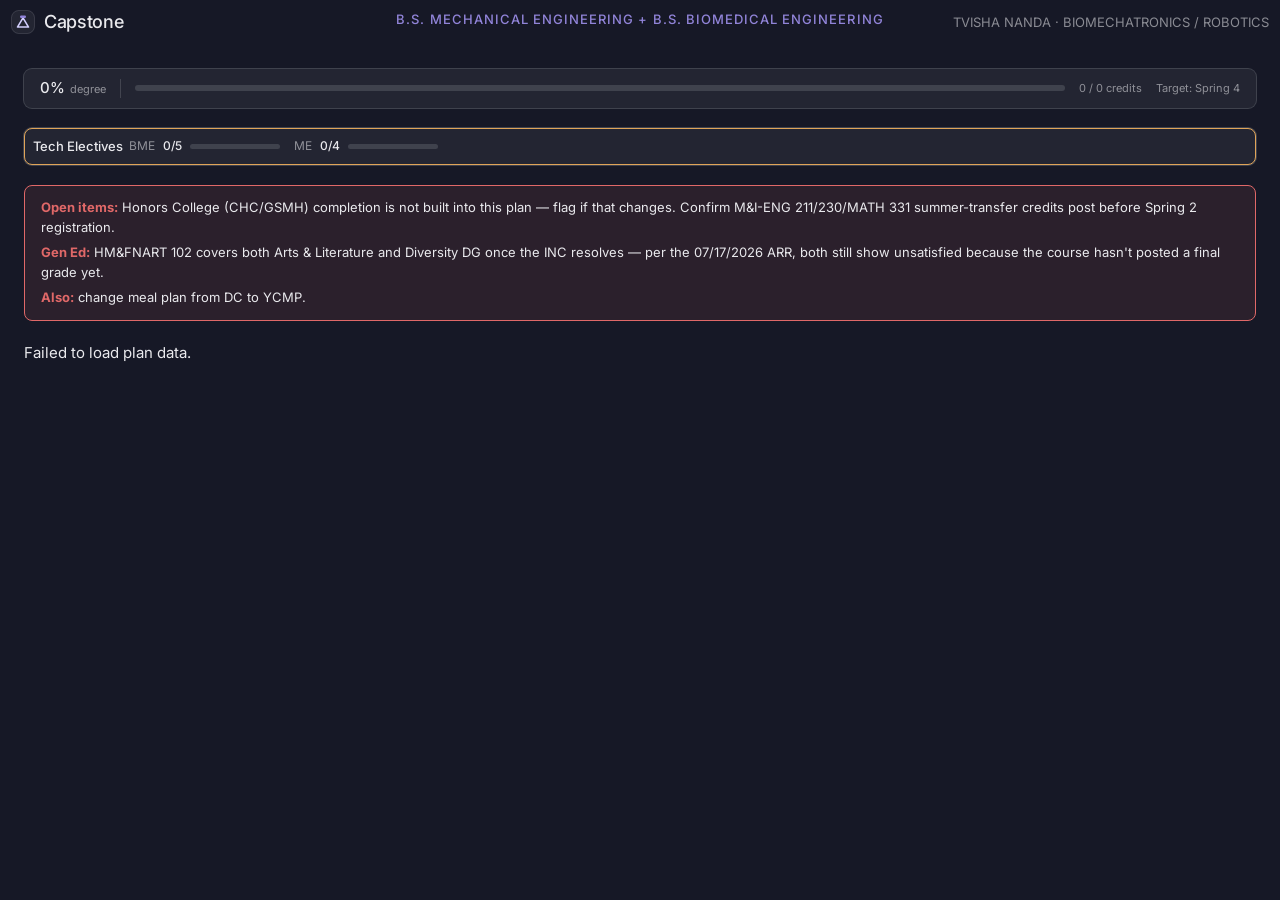
==== static/index.html @ b5fd68fb "Only count past/current-term electives; style Tech Electives amber, flag box red" ====
<!DOCTYPE html>
<html lang="en">
<head>
<meta charset="UTF-8" />
<meta name="viewport" content="width=device-width, initial-scale=1.0" />
<title>Capstone — BME + ME Flowsheet</title>
<link rel="stylesheet" href="nocturne.css" />
<style>
  body { margin: 0; }
  .page { max-width: 1400px; margin: 0 auto; padding: 24px; }
  .card.progress-card {
    display: flex !important; flex-direction: row !important; align-items: center; gap: 14px;
    margin-bottom: 20px; padding: 10px 16px;
  }
  .progress-pct {
    display: flex; align-items: baseline; gap: 5px;
    padding-right: 14px; border-right: 1px solid var(--color-divider);
    white-space: nowrap;
  }
  .progress-track {
    height: 6px; border-radius: 8px; overflow: hidden;
    background: var(--color-neutral-800); flex: 1;
  }
  .progress-fill { height: 100%; background: var(--color-accent); transition: width .4s ease; }
  .flag-box {
    border: 1px solid #e06868; border-radius: var(--radius-md);
    background: color-mix(in srgb, #e06868 10%, transparent);
    padding: 12px 16px; margin-bottom: 20px; font-size: 13px; line-height: 1.5;
  }
  .flag-box b { color: #e06868; }
  .grid {
    display: grid; grid-template-columns: repeat(auto-fill, minmax(205px, 1fr));
    gap: 12px; align-items: start;
  }
  .term-card { padding: 10px; }
  .term-head { display: flex; justify-content: space-between; align-items: baseline; gap: 8px; }
  .course-card {
    padding: 6px 8px; gap: 2px;
    background: color-mix(in srgb, var(--color-bg) 85%, black);
    border: 1px solid var(--color-divider);
  }
  .course-title.checked { color: var(--color-neutral-500); text-decoration: line-through; }
  .course-meta { display: flex; gap: 6px; align-items: center; font-size: 11px; }
  .nav {
    display: grid !important; grid-template-columns: 1fr auto 1fr;
    align-items: center;
  }
  .nav-degree {
    justify-self: center; margin: 0; color: var(--color-accent);
    font-size: 13px; white-space: nowrap;
  }
  .nav-student { justify-self: end; }
  .elective-card {
    display: flex !important; flex-direction: row !important; gap: 24px;
    margin-bottom: 20px; padding: 10px 16px; align-items: center; flex-wrap: wrap;
    border: 1px solid #e0a458;
    background: color-mix(in srgb, #e0a458 10%, transparent);
  }
  .elective-row { display: flex; align-items: center; gap: 8px; font-size: 12px; }
  .elective-track {
    width: 90px; height: 5px; border-radius: 8px; overflow: hidden;
    background: var(--color-neutral-800);
  }
  .elective-fill { height: 100%; background: var(--color-accent); }
  .elective-fill.over { background: var(--color-amber, #e0a458); }
</style>
</head>
<body>

<div class="noc-frame" style="min-height:100vh">
  <nav class="nav">
    <span class="nav-brand" style="display:flex;align-items:center;gap:9px">
      <svg width="24" height="24" viewBox="0 0 26 26">
        <rect x="0.5" y="0.5" width="25" height="25" rx="8" fill="var(--color-surface)" stroke="var(--color-divider)"></rect>
        <path d="M7 18.5 L13 8.5 L19 18.5 Z" fill="none" stroke="var(--color-accent-300)" stroke-width="1.7" stroke-linejoin="round" stroke-linecap="round"></path>
        <rect x="9.8" y="6" width="6.4" height="2.6" rx="1.1" fill="var(--color-accent)"></rect>
      </svg>
      <span style="letter-spacing:-0.02em">Capstone</span>
    </span>
    <h6 class="nav-degree">B.S. Mechanical Engineering + B.S. Biomedical Engineering</h6>
    <span class="text-muted nav-student" style="font-size:13px">TVISHA NANDA · BIOMECHATRONICS / ROBOTICS</span>
  </nav>

  <div class="page">
    <div class="card elev-sm progress-card">
      <div class="progress-pct">
        <span class="card-title" style="font-size:15px" id="progressPct">0%</span>
        <span class="text-muted" style="font-size:11px">degree</span>
      </div>
      <div class="progress-track"><div class="progress-fill" id="progressFill" style="width:0%"></div></div>
      <span class="text-muted" id="progressText" style="font-size:11px;white-space:nowrap">0 / 0 credits</span>
      <span class="text-muted" style="font-size:11px;white-space:nowrap">Target: Spring 4</span>
    </div>

    <div class="card elev-sm elective-card">
      <span class="card-title" style="font-size:13px">Tech Electives</span>
      <div class="elective-row">
        <span class="text-muted">BME</span>
        <span id="bmeElectiveText" style="font-weight:500">0/5</span>
        <div class="elective-track"><div class="elective-fill" id="bmeElectiveFill" style="width:0%"></div></div>
        <span class="text-muted" id="bmeElectiveCr"></span>
      </div>
      <div class="elective-row">
        <span class="text-muted">ME</span>
        <span id="meElectiveText" style="font-weight:500">0/4</span>
        <div class="elective-track"><div class="elective-fill" id="meElectiveFill" style="width:0%"></div></div>
        <span class="text-muted" id="meElectiveCr"></span>
      </div>
    </div>

    <div class="flag-box">
      <div><b>Open items:</b> Honors College (CHC/GSMH) completion is not built into this plan — flag if that changes. Confirm M&amp;I-ENG 211/230/MATH 331 summer-transfer credits post before Spring 2 registration.</div>
      <div style="margin-top:6px"><b>Gen Ed:</b> HM&amp;FNART 102 covers both Arts &amp; Literature and Diversity DG once the INC resolves — per the 07/17/2026 ARR, both still show unsatisfied because the course hasn't posted a final grade yet.</div>
      <div style="margin-top:6px"><b>Also:</b> change meal plan from DC to YCMP.</div>
    </div>

    <div class="grid" id="grid"></div>
  </div>
</div>

<script src="app.js"></script>
</body>
</html>
---- static/nocturne.css ----
/* Nocturne — design-system tokens and component classes. This file is the source of truth for the system's look; retune it here and see readme.md. */
@import url('https://fonts.googleapis.com/css2?family=Inter:wght@400;500;600;700&display=swap');

.noc-frame {
  --color-bg: #161826;
  --color-surface: #232532;
  --color-text: #e9e9ed;
  --color-accent: #9184d9; /* review round 7 (Barron): the accent moves to
     the product's blurple — OKLCH hue 289.2, the hue of the app's own Pro
     accent (#9a8fe0, --om-accent-pro) — at the same lightness the steel
     accent held (L 0.660, so the documented ratios survive) and chroma
     in the product blurple's own range (its token sits at C 0.118; the
     accent takes 0.125, from the old steel's 0.030):
     the accent now reads as an accent rather than another neutral. */
  --color-accent-2: #a7a1db; /* the machine-derived stand-in follows: same
     hue, same L 0.734, chroma at the same 2:3 proportion it held */
  --color-divider: color-mix(in srgb, #e9e9ed 16%, transparent);

  /* Tonal ramps — generated in OKLCH on one shared lightness scale, so the
     same step of any role matches the others in visual value. */
  --color-neutral-100: #f3f5fe;
  --color-neutral-200: #e4e7f5;
  --color-neutral-300: #cfd3e5;
  --color-neutral-400: #b2b6ca;
  --color-neutral-500: #9397ab;
  --color-neutral-600: #75798c;
  --color-neutral-700: #595d6c;
  --color-neutral-800: #3f424d;
  --color-neutral-900: #292b31;

  --color-accent-100: #f5f4ff;
  --color-accent-200: #e7e5fe;
  --color-accent-300: #d2cefd;
  --color-accent-400: #b5abfc;
  --color-accent-500: #968ae0;
  --color-accent-600: #796cbf;
  --color-accent-700: #5d5294;
  --color-accent-800: #423a6a;
  --color-accent-900: #2b2741;

  --color-accent-2-100: #f5f4ff;
  --color-accent-2-200: #e7e5fe;
  --color-accent-2-300: #d2cefd;
  --color-accent-2-400: #b5afe8;
  --color-accent-2-500: #9690c9;
  --color-accent-2-600: #7972a9;
  --color-accent-2-700: #5c5783;
  --color-accent-2-800: #423e5d;
  --color-accent-2-900: #2b293a;

  /* Deck section-divider ground — review round 3: saturation as presence.
     Dividers take a saturated deep indigo (hue 277, the neutral ramp's own
     family; C 0.094 — written when the accent held C 0.030, before the
     round-7 blurple raised it past the ground's) with a lighter bloom and
     a ghost tint of the same hue, while the slide grounds stay
     desaturated. Deck-scale fills only — not interface colors. */
  --color-section: #262a60;
  --color-section-glow: #353b80;
  --color-section-ghost: #4c5397;

  --font-heading: "Inter", system-ui, sans-serif;
  --font-heading-weight: 500;
  --font-body: "Inter", system-ui, sans-serif;

  --space-1: 2.8px;
  --space-2: 5.6px;
  --space-3: 8.4px;
  --space-4: 11.2px;
  --space-6: 16.8px;
  --space-8: 22.4px;

  --radius-sm: 4px;
  --radius-md: 8px;
  --radius-lg: 14px;

  /* Elevation — derived from the ground: soft ink-tinted shadows on a
     light theme, a hairline edge + ambient darkness on a dark one. */
  --shadow-sm: 0 0 0 1px #3f424d;
  --shadow-md: 0 0 0 1px #595d6c, 0 6px 18px rgba(0,0,0,0.55);
  --shadow-lg: 0 0 0 1px #9397ab, 0 16px 40px rgba(0,0,0,0.65);
}.noc-frame {
  background: var(--color-bg);
  color: var(--color-text);
  font-family: var(--font-body);
}.noc-frame h1, .noc-frame h2, .noc-frame h3, .noc-frame h4 { font-family: var(--font-heading); font-weight: var(--font-heading-weight); }.noc-frame .lighten {mix-blend-mode:lighten;background-color:transparent}.noc-frame /* ══════════════════════════════════════════════════════════════════════════
   Components — built with the tokens above. Plain CSS
   on plain HTML: no JavaScript, .noc-frame no build step. Each class is documented in
   readme.md and demonstrated in foundations/ and components/.
   ══════════════════════════════════════════════════════════════════════ */

*, .noc-frame *::before, .noc-frame *::after { box-sizing: border-box; }.noc-frame { margin: 0; font-size: 15px; line-height: 1.55; font-weight: 400; }.noc-frame h1, .noc-frame h2, .noc-frame h3, .noc-frame h4, .noc-frame h5, .noc-frame h6 {
  font-family: var(--font-heading); font-weight: var(--font-heading-weight);
  line-height: 1.12; letter-spacing: -0.015em; margin: 0 0 var(--space-2);
}.noc-frame h1 { font-size: 42px; }.noc-frame h2 { font-size: 32px; }.noc-frame h3 { font-size: 25px; }.noc-frame h4 { font-size: 20px; }.noc-frame h5 { font-size: 16px; }.noc-frame h6 { font-size: 13px; }.noc-frame h6 { letter-spacing: 0.08em; text-transform: uppercase; }.noc-frame p { margin: 0 0 var(--space-3); }.noc-frame a { color: var(--color-accent); text-underline-offset: 3px; }.noc-frame img { display: block; max-width: 100%; }.noc-frame figure { margin: 0; }.noc-frame figcaption {
  font-size: 11px; margin-top: var(--space-1);
  color: color-mix(in srgb, var(--color-text) 55%, transparent);
}.noc-frame .text-muted { color: color-mix(in srgb, var(--color-text) 55%, transparent); }.noc-frame :focus { outline: none; }.noc-frame :focus-visible { outline: 2px solid var(--color-accent); outline-offset: 2px; }.noc-frame ::selection { background: color-mix(in srgb, var(--color-accent) 30%, transparent); }.noc-frame /* — rules — */
/* Rules fade to transparent at both ends instead of stopping cleanly — a
   Nocturne signature. The ramp is 48px an end (one deck baseline unit), .noc-frame painted from the same divider token. Freestanding rules fade; box
   outlines, .noc-frame in-control separators, .noc-frame and short accent marks stay solid. */
.hr {
  height: 1px; border: 0; margin: var(--space-4) 0;
  background: linear-gradient(to right,
    transparent, var(--color-divider) 48px,
    var(--color-divider) calc(100% - 48px), transparent);
}.noc-frame /* — buttons — */
.btn {
  display: inline-flex; align-items: center; justify-content: center; gap: 6px;
  cursor: pointer; text-decoration: none;
  font-family: var(--font-heading); font-weight: var(--font-heading-weight);
  font-size: 14px; line-height: 1.2; color: var(--color-text); /* matches the .input's 14px —
     the pair sits side by side in sign-up rows */
  background: transparent; border: 1px solid transparent;
  padding: var(--space-2) calc(var(--space-3) * 1.2);
  border-radius: var(--radius-md);
}.noc-frame .btn svg { display: block; }.noc-frame .btn:disabled { opacity: 0.45; cursor: not-allowed; }.noc-frame .btn-primary { color: var(--color-accent); border-color: var(--color-accent); }.noc-frame .btn-primary:hover { background: color-mix(in srgb, var(--color-accent) 12%, transparent); }.noc-frame .btn-primary:active { background: color-mix(in srgb, var(--color-accent) 22%, transparent); }.noc-frame .btn-secondary { border-color: var(--color-divider); }.noc-frame .btn-secondary:hover { background: color-mix(in srgb, var(--color-text) 7%, transparent); }.noc-frame .btn-secondary:active { background: color-mix(in srgb, var(--color-text) 14%, transparent); }.noc-frame .btn-ghost { color: var(--color-accent); padding-inline: var(--space-1); }.noc-frame .btn-ghost:hover { background: color-mix(in srgb, var(--color-accent) 10%, transparent); }.noc-frame .btn-ghost:active { background: color-mix(in srgb, var(--color-accent) 18%, transparent); }.noc-frame .btn-icon { width: 36px; height: 36px; padding: 0; }.noc-frame .btn-block { width: 100%; margin-top: var(--space-2); }.noc-frame /* — forms — */
.field > label {
  display: block; font-size: 12px; margin-bottom: 5px;
  color: color-mix(in srgb, var(--color-text) 70%, transparent);
}.noc-frame .input {
  width: 100%; min-height: 36px; padding: 6px 10px; font: inherit;
  font-size: 14px; color: var(--color-text); caret-color: var(--color-accent);
  background: var(--color-surface);
  border: 1px solid var(--color-divider); border-radius: var(--radius-md);
}.noc-frame .input:hover { border-color: color-mix(in srgb, var(--color-text) 45%, transparent); }.noc-frame .input:focus-visible { border-color: var(--color-accent); outline-offset: 0; }.noc-frame textarea.input { min-height: 90px; resize: vertical; }.noc-frame .radio { display: inline-flex; align-items: center; gap: 8px; cursor: pointer; font-size: 14px; }.noc-frame .radio input, .noc-frame .seg-opt input {
  position: absolute; opacity: 0; width: 0; height: 0; pointer-events: none;
}.noc-frame .radio .dot {
  width: 16px; height: 16px; flex: none; border-radius: 50%;
  border: 1.5px solid var(--color-divider);
}.noc-frame .radio:hover .dot { border-color: var(--color-accent); }.noc-frame .radio input:checked + .dot {
  border-color: var(--color-accent); background: var(--color-accent);
  box-shadow: inset 0 0 0 4px var(--color-bg);
}.noc-frame .radio input:focus-visible + .dot { outline: 2px solid var(--color-accent); outline-offset: 2px; }.noc-frame .seg {
  display: inline-flex; overflow: hidden;
  border: 1px solid var(--color-divider); border-radius: var(--radius-md);
}.noc-frame .seg-opt {
  display: inline-flex; align-items: center; gap: 6px;
  padding: 7px 12px; font-size: 13px; cursor: pointer;
}.noc-frame .seg-opt + .seg-opt { border-left: 1px solid var(--color-divider); }.noc-frame .seg-opt:has(input:checked) { color: var(--color-accent); box-shadow: inset 0 0 0 1px var(--color-accent); }.noc-frame .seg-opt:not(:has(input:checked)):hover { background: color-mix(in srgb, var(--color-text) 7%, transparent); }.noc-frame .seg-opt:has(input:focus-visible) { outline: 2px solid var(--color-accent); outline-offset: -2px; }.noc-frame /* — cards — */
.card {
  display: flex; flex-direction: column; gap: var(--space-2);
  padding: var(--space-3); border-radius: var(--radius-md); background: var(--color-surface);
}.noc-frame .card-kicker { font-size: 10px; letter-spacing: 0.1em; text-transform: uppercase; color: var(--color-accent); }.noc-frame .card-title {
  font-family: var(--font-heading); font-weight: var(--font-heading-weight);
  font-size: 17px; line-height: 1.2;
}.noc-frame .card-body { margin: 0; font-size: 13px; opacity: 0.8; flex: 1; }.noc-frame .card-meta {
  display: flex; align-items: center; gap: 6px; font-size: 11px;
  color: color-mix(in srgb, var(--color-text) 50%, transparent);
}.noc-frame .elev-sm { box-shadow: var(--shadow-sm); }.noc-frame .elev-md { box-shadow: var(--shadow-md); }.noc-frame .elev-lg { box-shadow: var(--shadow-lg); }.noc-frame /* — tags — */
.tag {
  display: inline-flex; align-items: center; font-size: 11px;
  letter-spacing: 0.02em; padding: 3px 10px;
  border-radius: calc(var(--radius-md) * 0.75);
}.noc-frame .tag-accent { background: var(--color-accent-800); color: var(--color-accent-100); }.noc-frame .tag-accent-2 { background: var(--color-accent-2-800); color: var(--color-accent-2-100); }.noc-frame .tag-neutral { background: var(--color-neutral-800); color: var(--color-neutral-100); }.noc-frame .tag-outline { border: 1px solid var(--color-accent); color: var(--color-accent); }.noc-frame /* — navigation — */
.nav {
  display: flex; align-items: center; gap: var(--space-4);
  padding: var(--space-3) var(--space-4);
  border-bottom: none;
}.noc-frame .nav-brand {
  font-family: var(--font-heading); font-weight: var(--font-heading-weight);
  font-size: 18px; margin-right: auto;
}.noc-frame .nav a { color: inherit; text-decoration: none; font-size: 14px; }.noc-frame .nav a:hover, .noc-frame .nav a[aria-current='page'] { color: var(--color-accent); }.noc-frame /* — tables — */
.table { width: 100%; border-collapse: collapse; font-size: 14px; }.noc-frame .table th {
  text-align: left; font-size: 11px; letter-spacing: 0.08em; text-transform: uppercase;
  color: color-mix(in srgb, var(--color-text) 60%, transparent);
  padding: var(--space-2); border-bottom: 1px solid transparent; /* keeps layout; the row paints the fading rule */
}.noc-frame .table td {
  padding: var(--space-2);
  border-bottom: 1px solid transparent;
}.noc-frame /* Row rules as row-level strips so the end-fade spans the row, .noc-frame not each cell. */
.table thead tr {
  background: linear-gradient(to right,
    transparent, var(--color-divider) 48px,
    var(--color-divider) calc(100% - 48px), transparent) no-repeat bottom / 100% 1px;
}.noc-frame .table tbody tr {
  background: linear-gradient(to right,
    transparent, color-mix(in srgb, var(--color-text) 8%, transparent) 48px,
    color-mix(in srgb, var(--color-text) 8%, transparent) calc(100% - 48px), transparent) no-repeat bottom / 100% 1px;
}.noc-frame .table tbody tr:hover {
  /* the hover tint layers over the row rule, which keeps painting */
  background:
    linear-gradient(color-mix(in srgb, var(--color-text) 4%, transparent),
                    color-mix(in srgb, var(--color-text) 4%, transparent)) no-repeat 0 0 / 100% 100%,
    linear-gradient(to right,
      transparent, color-mix(in srgb, var(--color-text) 8%, transparent) 48px,
      color-mix(in srgb, var(--color-text) 8%, transparent) calc(100% - 48px), transparent) no-repeat bottom / 100% 1px;
}.noc-frame /* — dialog — */
.dialog-backdrop {
  position: fixed; inset: 0; display: grid; place-items: center;
  padding: var(--space-4);
  background: color-mix(in srgb, var(--color-neutral-900) 50%, transparent);
}.noc-frame .dialog {
  width: min(440px, 100%); display: flex; flex-direction: column; gap: var(--space-3);
  padding: var(--space-4); border-radius: var(--radius-lg);
  background: var(--color-surface); box-shadow: var(--shadow-lg);
}.noc-frame .dialog-title {
  font-family: var(--font-heading); font-weight: var(--font-heading-weight);
  font-size: 20px;
}.noc-frame .dialog-body { font-size: 14px; opacity: 0.85; }.noc-frame .dialog-actions { display: flex; justify-content: flex-end; gap: var(--space-2); margin-top: var(--space-2); }
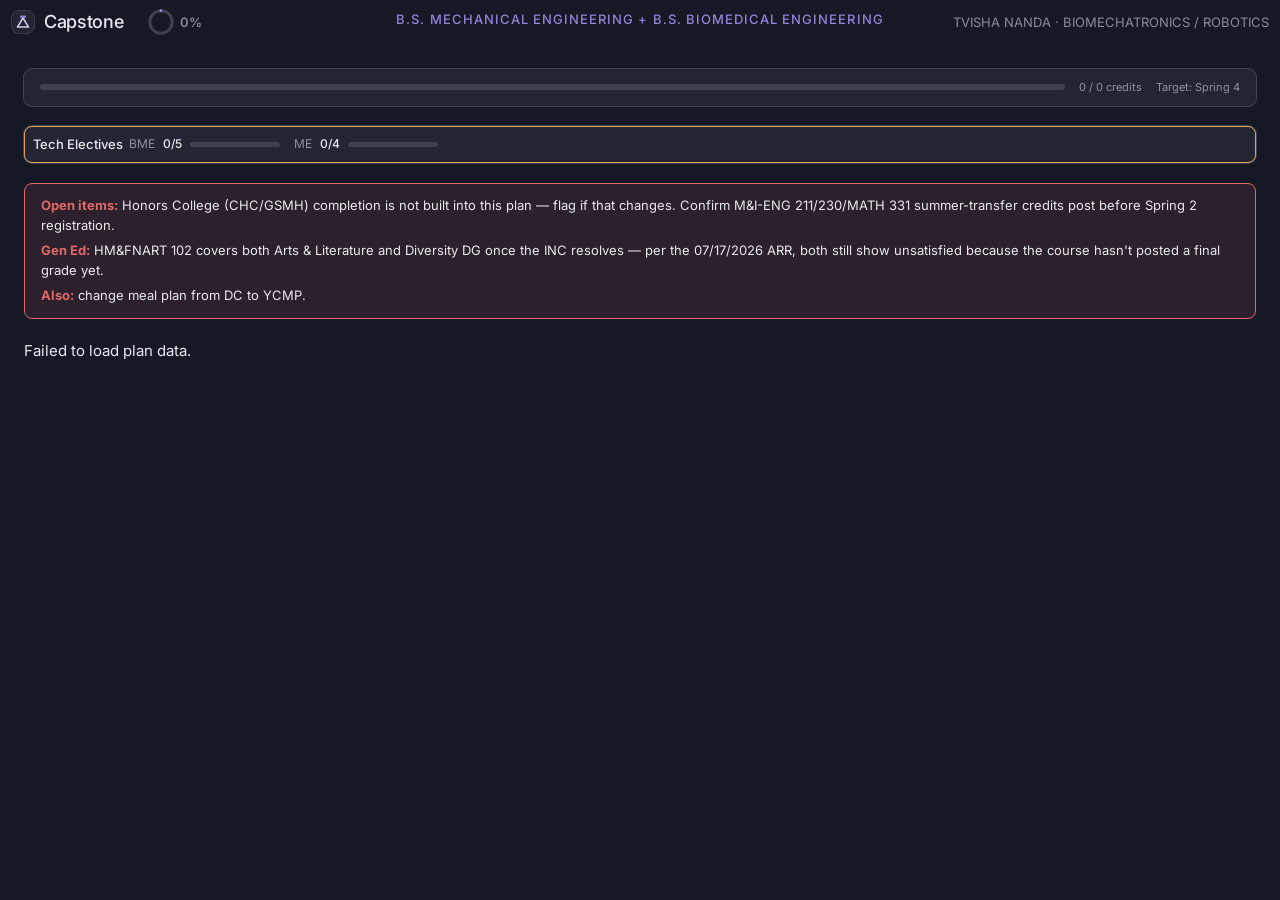
==== commit c381b079: "Move degree percent to a circular ring in the nav bar; make elective fill bars amber" ====
--- a/static/index.html
+++ b/static/index.html
@@ -12,10 +12,12 @@
     display: flex !important; flex-direction: row !important; align-items: center; gap: 14px;
     margin-bottom: 20px; padding: 10px 16px;
   }
-  .progress-pct {
-    display: flex; align-items: baseline; gap: 5px;
-    padding-right: 14px; border-right: 1px solid var(--color-divider);
-    white-space: nowrap;
+  .nav-degree-ring { display: flex; align-items: center; gap: 6px; margin-left: 16px; }
+  .degree-ring-track { fill: none; stroke: var(--color-neutral-800); stroke-width: 4; }
+  .degree-ring-fill {
+    fill: none; stroke: var(--color-accent); stroke-width: 4; stroke-linecap: round;
+    transform: rotate(-90deg); transform-origin: 50% 50%;
+    transition: stroke-dasharray .4s ease;
   }
   .progress-track {
     height: 6px; border-radius: 8px; overflow: hidden;
@@ -61,8 +63,8 @@
     width: 90px; height: 5px; border-radius: 8px; overflow: hidden;
     background: var(--color-neutral-800);
   }
-  .elective-fill { height: 100%; background: var(--color-accent); }
-  .elective-fill.over { background: var(--color-amber, #e0a458); }
+  .elective-fill { height: 100%; background: #e0a458; }
+  .elective-fill.over { background: #e06868; }
 </style>
 </head>
 <body>
@@ -76,6 +78,13 @@
         <rect x="9.8" y="6" width="6.4" height="2.6" rx="1.1" fill="var(--color-accent)"></rect>
       </svg>
       <span style="letter-spacing:-0.02em">Capstone</span>
+      <div class="nav-degree-ring">
+        <svg width="26" height="26" viewBox="0 0 36 36">
+          <circle class="degree-ring-track" cx="18" cy="18" r="15.5"></circle>
+          <circle class="degree-ring-fill" id="degreeRingFill" cx="18" cy="18" r="15.5" stroke-dasharray="0 97.4"></circle>
+        </svg>
+        <span class="text-muted" id="navDegreePct" style="font-size:13px;font-weight:600">0%</span>
+      </div>
     </span>
     <h6 class="nav-degree">B.S. Mechanical Engineering + B.S. Biomedical Engineering</h6>
     <span class="text-muted nav-student" style="font-size:13px">TVISHA NANDA · BIOMECHATRONICS / ROBOTICS</span>
@@ -83,10 +92,6 @@
 
   <div class="page">
     <div class="card elev-sm progress-card">
-      <div class="progress-pct">
-        <span class="card-title" style="font-size:15px" id="progressPct">0%</span>
-        <span class="text-muted" style="font-size:11px">degree</span>
-      </div>
       <div class="progress-track"><div class="progress-fill" id="progressFill" style="width:0%"></div></div>
       <span class="text-muted" id="progressText" style="font-size:11px;white-space:nowrap">0 / 0 credits</span>
       <span class="text-muted" style="font-size:11px;white-space:nowrap">Target: Spring 4</span>
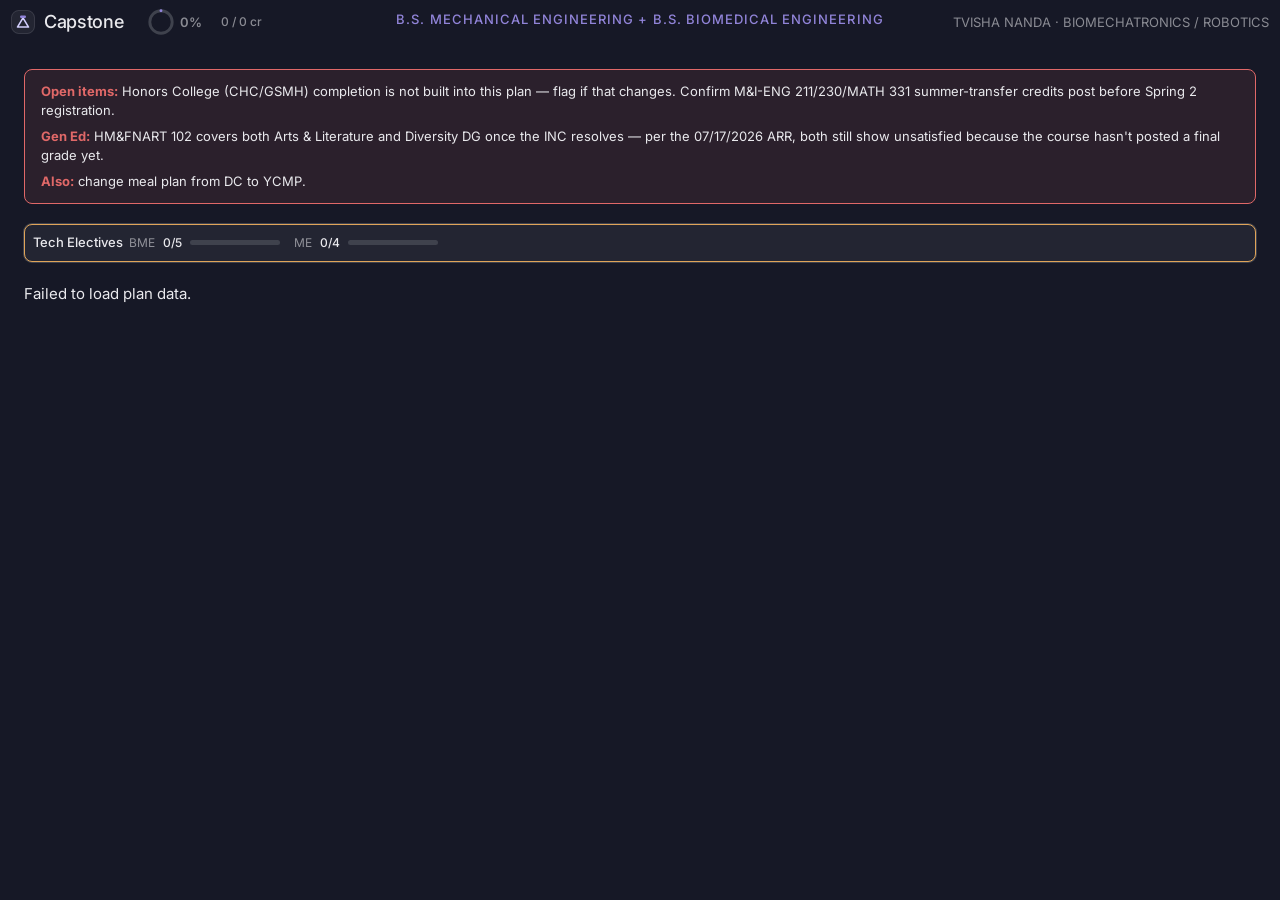
==== commit 9a8a0fe2: "Remove top progress bar, show credit counter in nav; reorder notes above electives; fix HM&FNART 102" ====
--- a/static/index.html
+++ b/static/index.html
@@ -8,10 +8,6 @@
 <style>
   body { margin: 0; }
   .page { max-width: 1400px; margin: 0 auto; padding: 24px; }
-  .card.progress-card {
-    display: flex !important; flex-direction: row !important; align-items: center; gap: 14px;
-    margin-bottom: 20px; padding: 10px 16px;
-  }
   .nav-degree-ring { display: flex; align-items: center; gap: 6px; margin-left: 16px; }
   .degree-ring-track { fill: none; stroke: var(--color-neutral-800); stroke-width: 4; }
   .degree-ring-fill {
@@ -19,11 +15,6 @@
     transform: rotate(-90deg); transform-origin: 50% 50%;
     transition: stroke-dasharray .4s ease;
   }
-  .progress-track {
-    height: 6px; border-radius: 8px; overflow: hidden;
-    background: var(--color-neutral-800); flex: 1;
-  }
-  .progress-fill { height: 100%; background: var(--color-accent); transition: width .4s ease; }
   .flag-box {
     border: 1px solid #e06868; border-radius: var(--radius-md);
     background: color-mix(in srgb, #e06868 10%, transparent);
@@ -85,16 +76,17 @@
         </svg>
         <span class="text-muted" id="navDegreePct" style="font-size:13px;font-weight:600">0%</span>
       </div>
+      <span class="text-muted" id="navCreditText" style="font-size:12px;margin-left:10px;white-space:nowrap">0 / 0 cr</span>
     </span>
     <h6 class="nav-degree">B.S. Mechanical Engineering + B.S. Biomedical Engineering</h6>
     <span class="text-muted nav-student" style="font-size:13px">TVISHA NANDA · BIOMECHATRONICS / ROBOTICS</span>
   </nav>
 
   <div class="page">
-    <div class="card elev-sm progress-card">
-      <div class="progress-track"><div class="progress-fill" id="progressFill" style="width:0%"></div></div>
-      <span class="text-muted" id="progressText" style="font-size:11px;white-space:nowrap">0 / 0 credits</span>
-      <span class="text-muted" style="font-size:11px;white-space:nowrap">Target: Spring 4</span>
+    <div class="flag-box">
+      <div><b>Open items:</b> Honors College (CHC/GSMH) completion is not built into this plan — flag if that changes. Confirm M&amp;I-ENG 211/230/MATH 331 summer-transfer credits post before Spring 2 registration.</div>
+      <div style="margin-top:6px"><b>Gen Ed:</b> HM&amp;FNART 102 covers both Arts &amp; Literature and Diversity DG once the INC resolves — per the 07/17/2026 ARR, both still show unsatisfied because the course hasn't posted a final grade yet.</div>
+      <div style="margin-top:6px"><b>Also:</b> change meal plan from DC to YCMP.</div>
     </div>
 
     <div class="card elev-sm elective-card">
@@ -113,12 +105,6 @@
       </div>
     </div>
 
-    <div class="flag-box">
-      <div><b>Open items:</b> Honors College (CHC/GSMH) completion is not built into this plan — flag if that changes. Confirm M&amp;I-ENG 211/230/MATH 331 summer-transfer credits post before Spring 2 registration.</div>
-      <div style="margin-top:6px"><b>Gen Ed:</b> HM&amp;FNART 102 covers both Arts &amp; Literature and Diversity DG once the INC resolves — per the 07/17/2026 ARR, both still show unsatisfied because the course hasn't posted a final grade yet.</div>
-      <div style="margin-top:6px"><b>Also:</b> change meal plan from DC to YCMP.</div>
-    </div>
-
     <div class="grid" id="grid"></div>
   </div>
 </div>
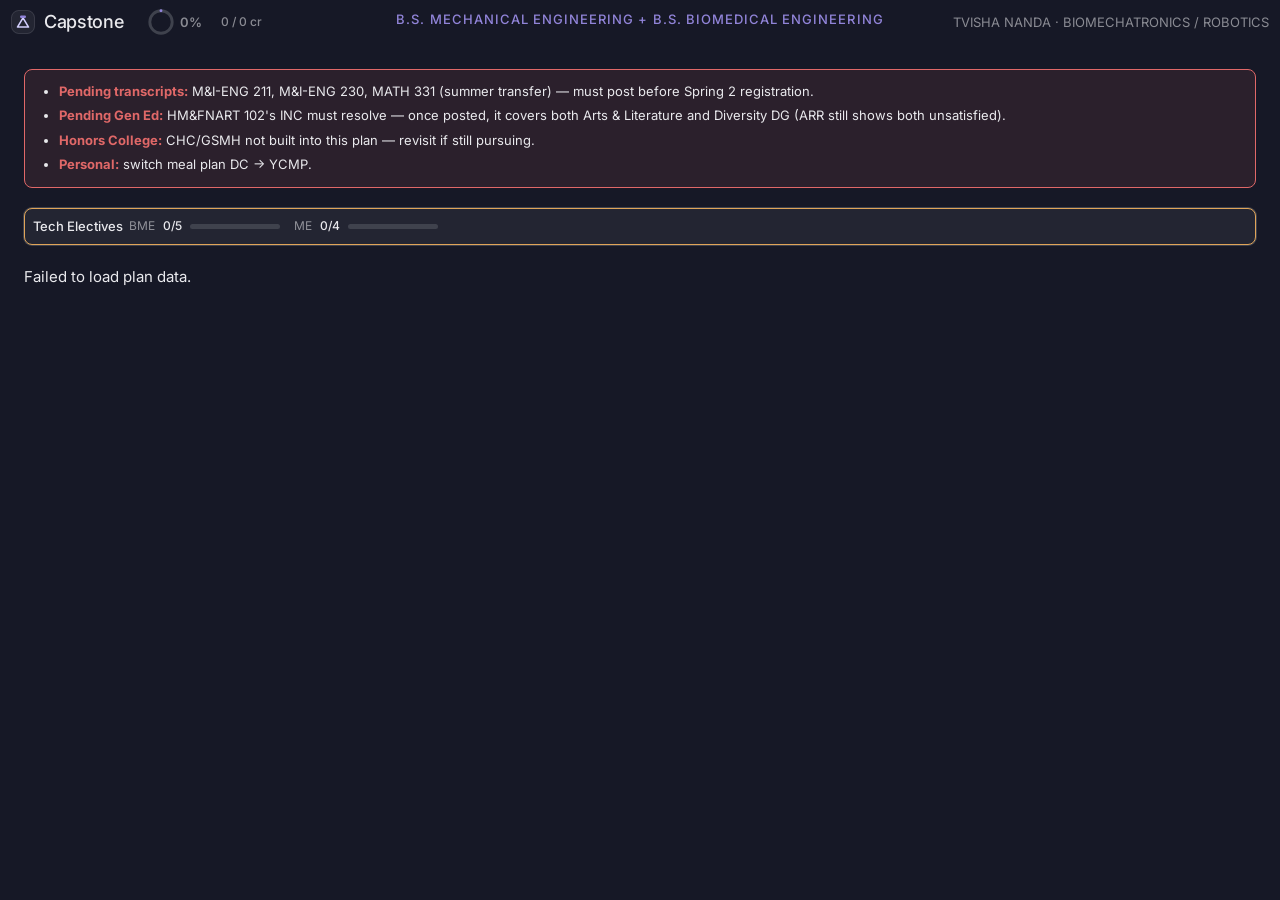
==== commit ba47f276: "Clean up notes section into a tighter bulleted list" ====
--- a/static/index.html
+++ b/static/index.html
@@ -21,6 +21,7 @@
     padding: 12px 16px; margin-bottom: 20px; font-size: 13px; line-height: 1.5;
   }
   .flag-box b { color: #e06868; }
+  .flag-box li + li { margin-top: 5px; }
   .grid {
     display: grid; grid-template-columns: repeat(auto-fill, minmax(205px, 1fr));
     gap: 12px; align-items: start;
@@ -84,9 +85,12 @@
 
   <div class="page">
     <div class="flag-box">
-      <div><b>Open items:</b> Honors College (CHC/GSMH) completion is not built into this plan — flag if that changes. Confirm M&amp;I-ENG 211/230/MATH 331 summer-transfer credits post before Spring 2 registration.</div>
-      <div style="margin-top:6px"><b>Gen Ed:</b> HM&amp;FNART 102 covers both Arts &amp; Literature and Diversity DG once the INC resolves — per the 07/17/2026 ARR, both still show unsatisfied because the course hasn't posted a final grade yet.</div>
-      <div style="margin-top:6px"><b>Also:</b> change meal plan from DC to YCMP.</div>
+      <ul style="margin:0; padding-left:18px;">
+        <li><b>Pending transcripts:</b> M&amp;I-ENG 211, M&amp;I-ENG 230, MATH 331 (summer transfer) — must post before Spring 2 registration.</li>
+        <li><b>Pending Gen Ed:</b> HM&amp;FNART 102's INC must resolve — once posted, it covers both Arts &amp; Literature and Diversity DG (ARR still shows both unsatisfied).</li>
+        <li><b>Honors College:</b> CHC/GSMH not built into this plan — revisit if still pursuing.</li>
+        <li><b>Personal:</b> switch meal plan DC → YCMP.</li>
+      </ul>
     </div>
 
     <div class="card elev-sm elective-card">
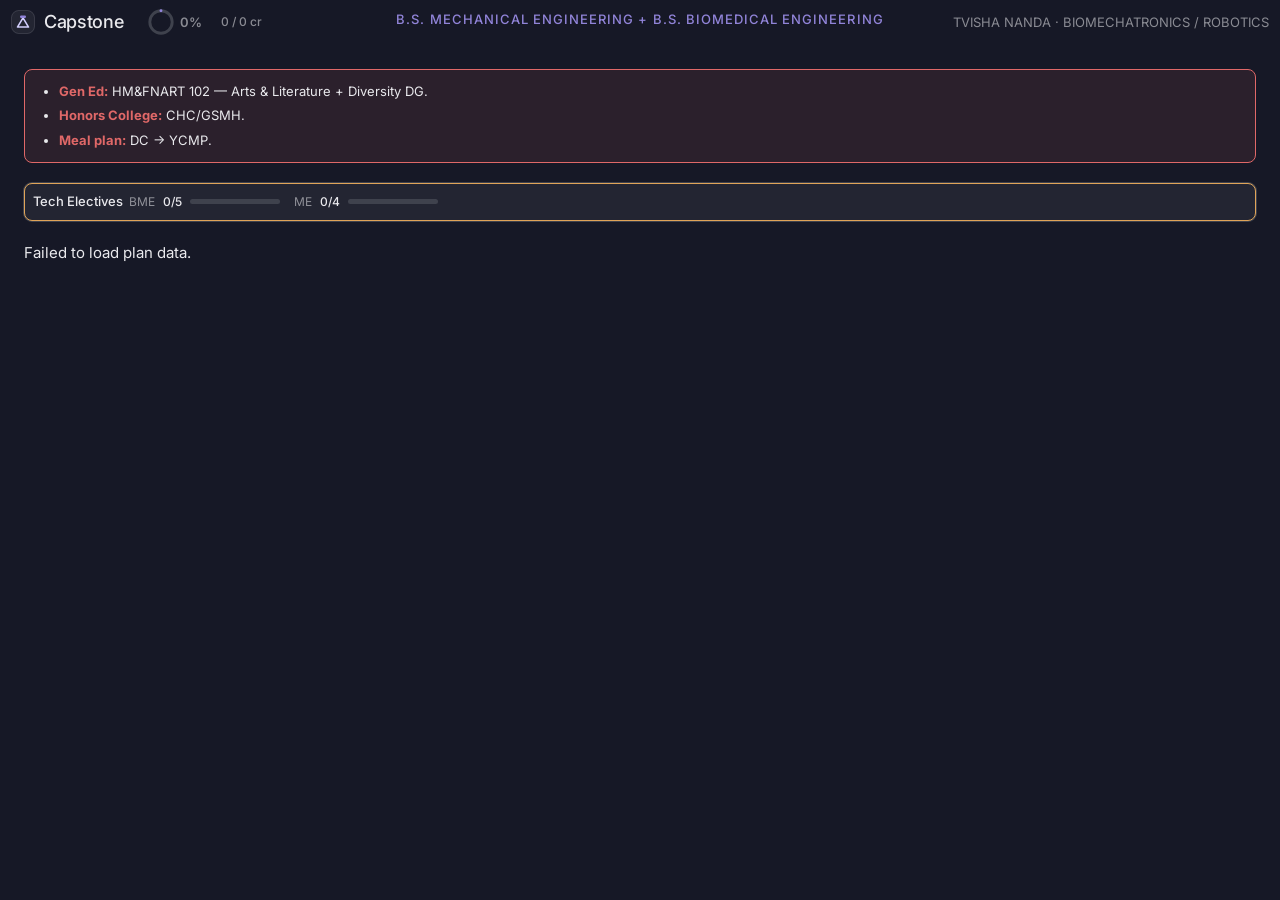
==== commit 09777161: "Mark summer-transfer courses done, simplify notes, add elective dot indicator, remove Summer 3 (redi" ====
--- a/static/index.html
+++ b/static/index.html
@@ -86,10 +86,9 @@
   <div class="page">
     <div class="flag-box">
       <ul style="margin:0; padding-left:18px;">
-        <li><b>Pending transcripts:</b> M&amp;I-ENG 211, M&amp;I-ENG 230, MATH 331 (summer transfer) — must post before Spring 2 registration.</li>
-        <li><b>Pending Gen Ed:</b> HM&amp;FNART 102's INC must resolve — once posted, it covers both Arts &amp; Literature and Diversity DG (ARR still shows both unsatisfied).</li>
-        <li><b>Honors College:</b> CHC/GSMH not built into this plan — revisit if still pursuing.</li>
-        <li><b>Personal:</b> switch meal plan DC → YCMP.</li>
+        <li><b>Gen Ed:</b> HM&amp;FNART 102 — Arts &amp; Literature + Diversity DG.</li>
+        <li><b>Honors College:</b> CHC/GSMH.</li>
+        <li><b>Meal plan:</b> DC → YCMP.</li>
       </ul>
     </div>
 
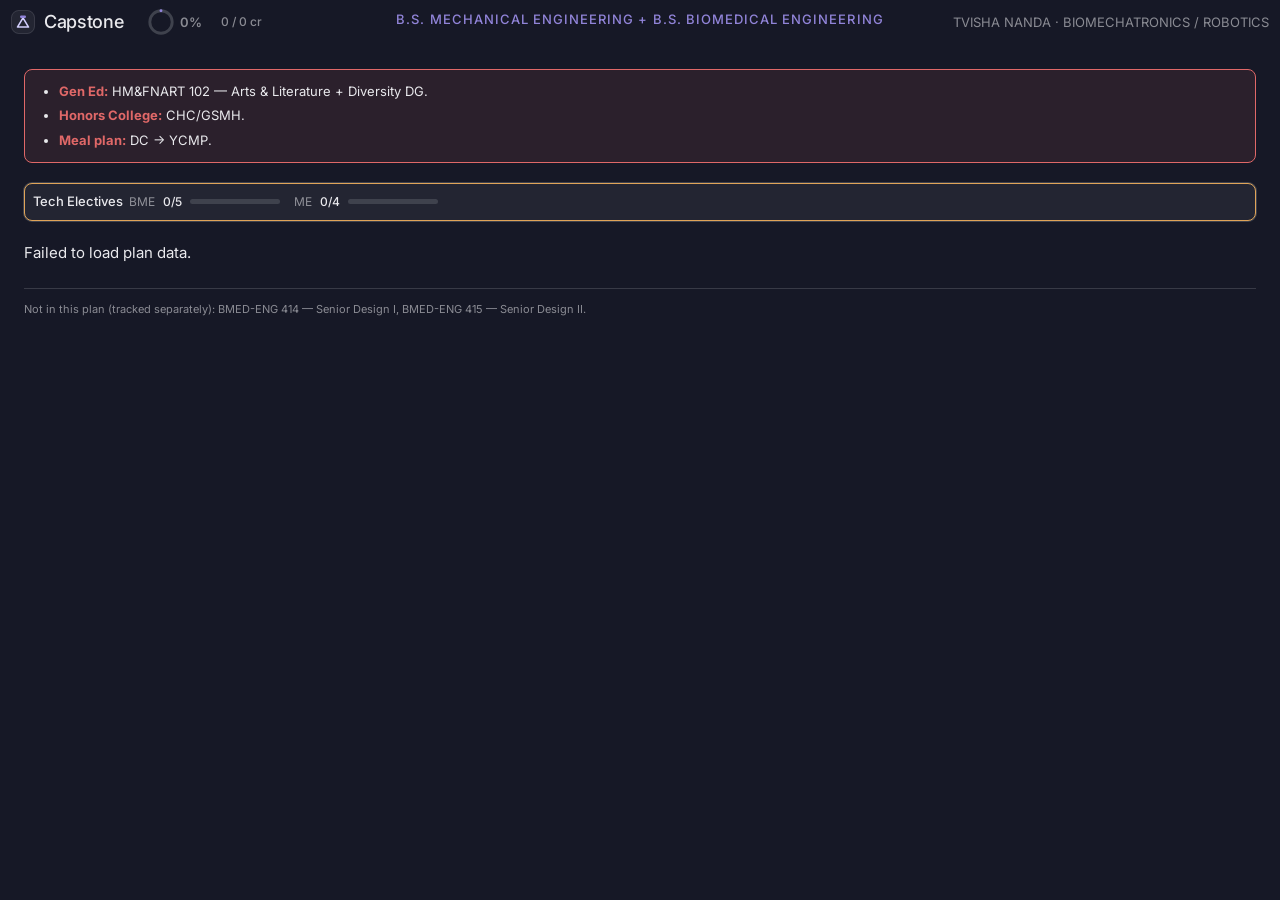
==== commit 6cd2568d: "Remove BMED-ENG 414/415, add Honors Thesis 499T/499P as BME electives, footer note for tracked-elsew" ====
--- a/static/index.html
+++ b/static/index.html
@@ -109,6 +109,10 @@
     </div>
 
     <div class="grid" id="grid"></div>
+
+    <div class="text-muted" style="margin-top:24px; padding-top:12px; border-top:1px solid var(--color-divider); font-size:11px;">
+      Not in this plan (tracked separately): BMED-ENG 414 — Senior Design I, BMED-ENG 415 — Senior Design II.
+    </div>
   </div>
 </div>
 
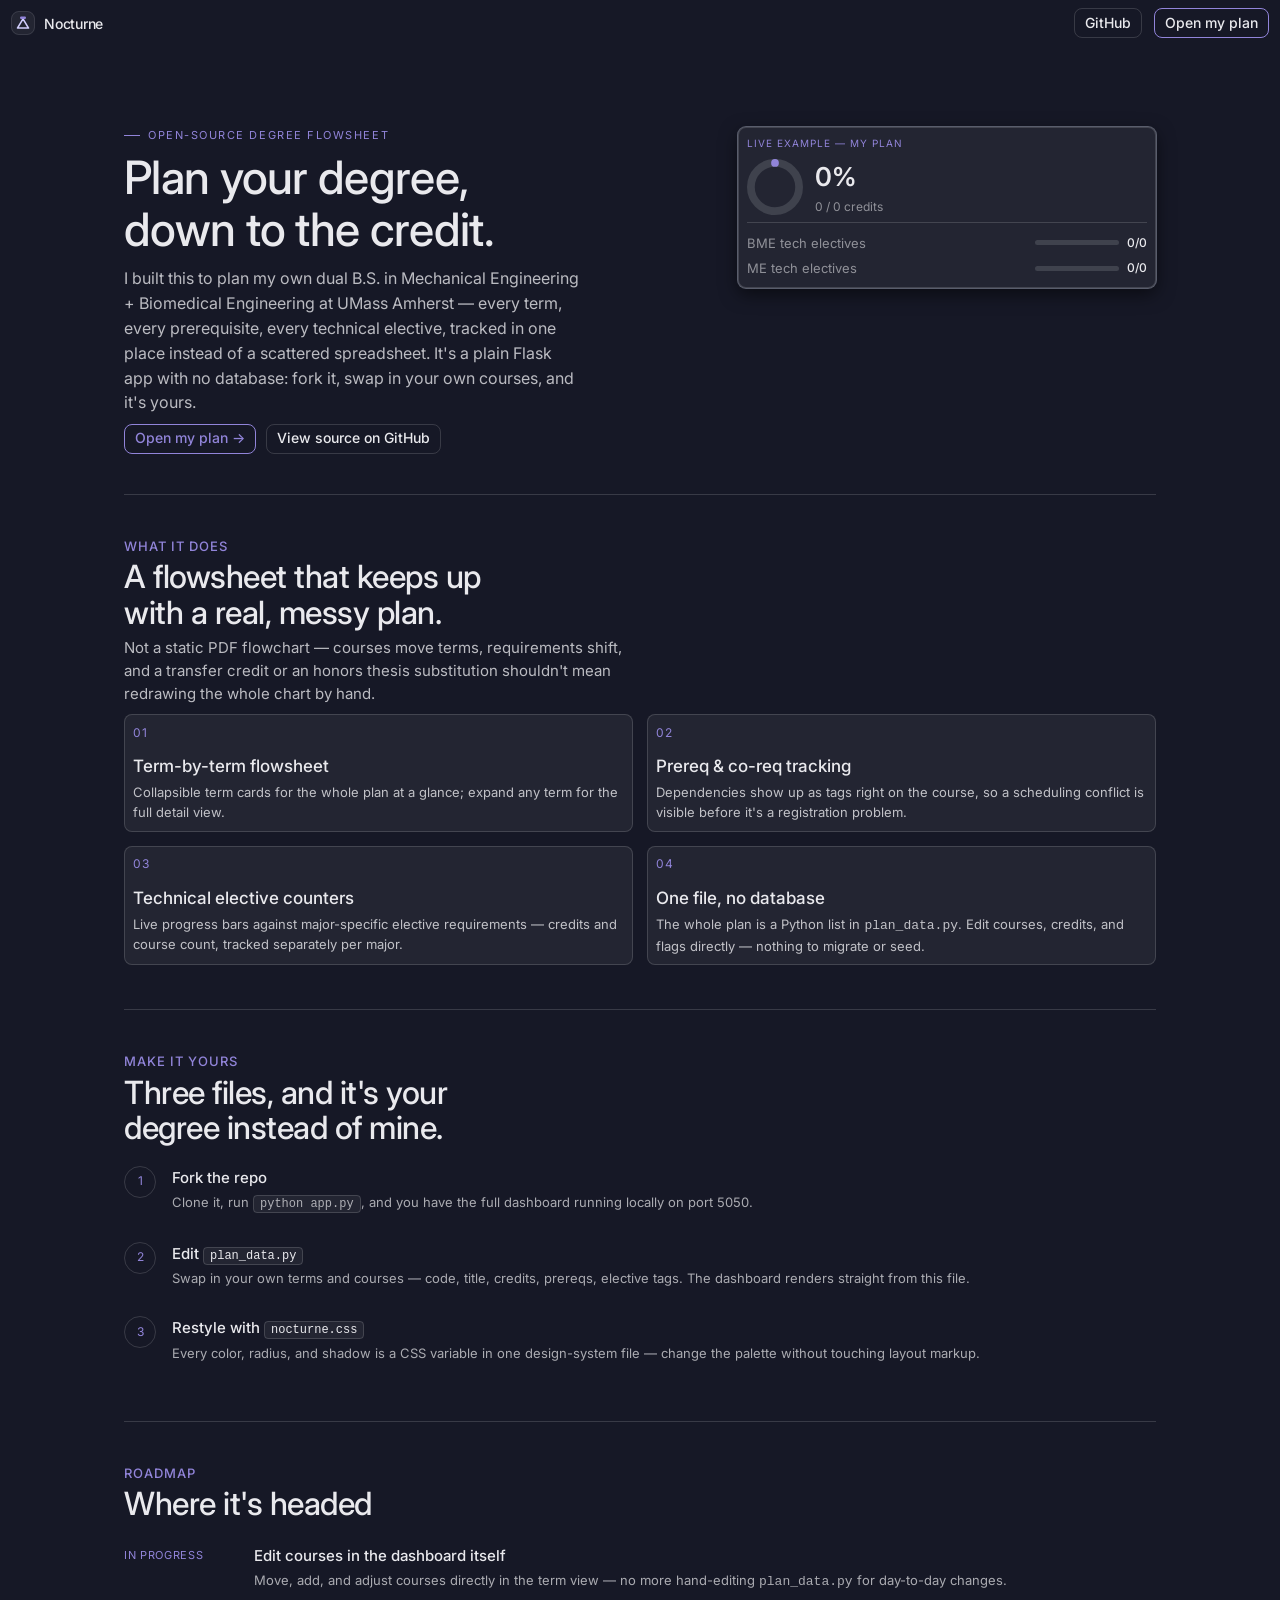
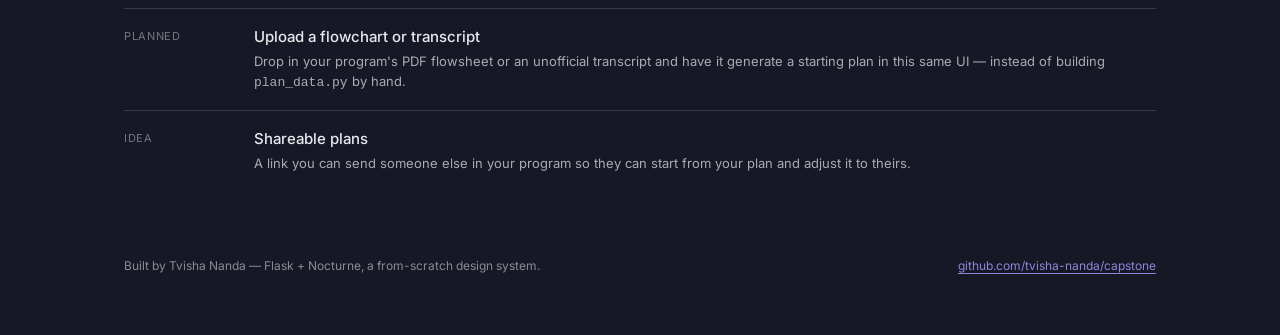
==== commit 34a38b89: "Add landing page; move dashboard to /plan The old index.html (term-by-term flowsheet) is now static/" ====
--- a/static/index.html
+++ b/static/index.html
@@ -3,119 +3,266 @@
 <head>
 <meta charset="UTF-8" />
 <meta name="viewport" content="width=device-width, initial-scale=1.0" />
-<title>Capstone — BME + ME Flowsheet</title>
+<title>Nocturne — a degree flowsheet you actually own</title>
+<meta name="description" content="An open-source degree planner: term-by-term flowsheet, prereq/coreq tracking, and elective counters, built for a UMass BME + ME dual degree and forkable for any curriculum." />
 <link rel="stylesheet" href="nocturne.css" />
 <style>
   body { margin: 0; }
-  .page { max-width: 1400px; margin: 0 auto; padding: 24px; }
-  .nav-degree-ring { display: flex; align-items: center; gap: 6px; margin-left: 16px; }
-  .degree-ring-track { fill: none; stroke: var(--color-neutral-800); stroke-width: 4; }
-  .degree-ring-fill {
-    fill: none; stroke: var(--color-accent); stroke-width: 4; stroke-linecap: round;
+  .page { max-width: 1080px; margin: 0 auto; padding: 24px; }
+
+  .nav-brand-link { display: flex; align-items: center; gap: 9px; text-decoration: none; color: inherit; }
+
+  /* — hero — */
+  .hero {
+    display: grid; grid-template-columns: 1.15fr 0.85fr; gap: 48px;
+    align-items: start; padding: 56px 0 40px;
+  }
+  .hero-kicker {
+    font-size: 11px; letter-spacing: 0.14em; text-transform: uppercase;
+    color: var(--color-accent); margin-bottom: var(--space-3);
+    display: flex; align-items: center; gap: 8px;
+  }
+  .hero-kicker::before {
+    content: ""; width: 16px; height: 1px; background: var(--color-accent);
+  }
+  .hero h1 { font-size: 46px; max-width: 13ch; margin-bottom: var(--space-4); }
+  .hero-sub { font-size: 16px; max-width: 46ch; color: color-mix(in srgb, var(--color-text) 78%, transparent); margin-bottom: var(--space-6); }
+  .hero-ctas { display: flex; gap: 10px; flex-wrap: wrap; }
+
+  /* — live snapshot card — */
+  .snapshot {
+    padding: 20px; display: flex; flex-direction: column; gap: 16px;
+    border: 1px solid var(--color-divider);
+  }
+  .snapshot-head { display: flex; align-items: center; justify-content: space-between; }
+  .snapshot-ring-wrap { display: flex; align-items: center; gap: 12px; }
+  .snapshot-ring-track { fill: none; stroke: var(--color-neutral-800); stroke-width: 5; }
+  .snapshot-ring-fill {
+    fill: none; stroke: var(--color-accent); stroke-width: 5; stroke-linecap: round;
     transform: rotate(-90deg); transform-origin: 50% 50%;
-    transition: stroke-dasharray .4s ease;
-  }
-  .flag-box {
-    border: 1px solid #e06868; border-radius: var(--radius-md);
-    background: color-mix(in srgb, #e06868 10%, transparent);
-    padding: 12px 16px; margin-bottom: 20px; font-size: 13px; line-height: 1.5;
-  }
-  .flag-box b { color: #e06868; }
-  .flag-box li + li { margin-top: 5px; }
-  .grid {
-    display: grid; grid-template-columns: repeat(auto-fill, minmax(205px, 1fr));
-    gap: 12px; align-items: start;
-  }
-  .term-card { padding: 10px; }
-  .term-head { display: flex; justify-content: space-between; align-items: baseline; gap: 8px; }
-  .course-card {
-    padding: 6px 8px; gap: 2px;
-    background: color-mix(in srgb, var(--color-bg) 85%, black);
-    border: 1px solid var(--color-divider);
-  }
-  .course-title.checked { color: var(--color-neutral-500); text-decoration: line-through; }
-  .course-meta { display: flex; gap: 6px; align-items: center; font-size: 11px; }
-  .nav {
-    display: grid !important; grid-template-columns: 1fr auto 1fr;
-    align-items: center;
-  }
-  .nav-degree {
-    justify-self: center; margin: 0; color: var(--color-accent);
-    font-size: 13px; white-space: nowrap;
-  }
-  .nav-student { justify-self: end; }
-  .elective-card {
-    display: flex !important; flex-direction: row !important; gap: 24px;
-    margin-bottom: 20px; padding: 10px 16px; align-items: center; flex-wrap: wrap;
-    border: 1px solid #e0a458;
-    background: color-mix(in srgb, #e0a458 10%, transparent);
-  }
-  .elective-row { display: flex; align-items: center; gap: 8px; font-size: 12px; }
-  .elective-track {
-    width: 90px; height: 5px; border-radius: 8px; overflow: hidden;
-    background: var(--color-neutral-800);
-  }
-  .elective-fill { height: 100%; background: #e0a458; }
-  .elective-fill.over { background: #e06868; }
+    transition: stroke-dasharray .6s ease;
+  }
+  .snapshot-pct { font-size: 26px; font-family: var(--font-heading); font-weight: 600; }
+  .snapshot-row {
+    display: flex; align-items: center; justify-content: space-between;
+    font-size: 13px; padding-top: 10px; border-top: 1px solid var(--color-divider);
+  }
+  .snapshot-track { width: 84px; height: 5px; border-radius: 8px; overflow: hidden; background: var(--color-neutral-800); }
+  .snapshot-fill { height: 100%; background: #e0a458; }
+
+  /* — section rhythm — */
+  .section { padding: 44px 0; border-top: 1px solid var(--color-divider); }
+  .section-kicker { color: var(--color-accent); margin-bottom: var(--space-2); }
+  .section h2 { max-width: 20ch; }
+  .section-lede { max-width: 58ch; color: color-mix(in srgb, var(--color-text) 78%, transparent); margin-bottom: 28px; }
+
+  /* — feature grid — */
+  .feature-grid { display: grid; grid-template-columns: repeat(2, 1fr); gap: 14px; }
+  .feature-card { padding: 18px; border: 1px solid var(--color-divider); }
+  .feature-num {
+    font-family: var(--font-heading); font-size: 12px; color: var(--color-accent);
+    letter-spacing: 0.05em; margin-bottom: var(--space-3);
+  }
+
+  /* — roadmap — */
+  .roadmap-list { display: flex; flex-direction: column; }
+  .roadmap-item {
+    display: grid; grid-template-columns: 110px 1fr; gap: 20px;
+    padding: 16px 0; border-top: 1px solid var(--color-divider);
+  }
+  .roadmap-item:first-child { border-top: none; }
+  .roadmap-status { font-size: 11px; letter-spacing: 0.06em; text-transform: uppercase; padding-top: 3px; }
+  .roadmap-status.building { color: var(--color-accent); }
+  .roadmap-status.idea { color: color-mix(in srgb, var(--color-text) 45%, transparent); }
+  .roadmap-title { font-family: var(--font-heading); font-weight: 500; margin-bottom: 3px; }
+  .roadmap-desc { font-size: 13px; color: color-mix(in srgb, var(--color-text) 70%, transparent); }
+
+  /* — how it works — */
+  .steps { display: flex; flex-direction: column; gap: 0; }
+  .step { display: grid; grid-template-columns: 32px 1fr; gap: 16px; padding: 14px 0; }
+  .step-index {
+    width: 32px; height: 32px; border-radius: 50%; border: 1px solid var(--color-divider);
+    display: flex; align-items: center; justify-content: center; font-size: 12px; color: var(--color-accent);
+  }
+  .step code {
+    font-size: 12px; background: var(--color-surface); border: 1px solid var(--color-divider);
+    padding: 1px 6px; border-radius: 4px;
+  }
+
+  footer.page-footer {
+    display: flex; justify-content: space-between; align-items: center; flex-wrap: wrap; gap: 8px;
+    padding: 24px 0 40px; font-size: 12px;
+    color: color-mix(in srgb, var(--color-text) 55%, transparent);
+  }
+
+  @media (max-width: 760px) {
+    .hero { grid-template-columns: 1fr; }
+    .feature-grid { grid-template-columns: 1fr; }
+    .hero h1 { font-size: 34px; }
+  }
 </style>
 </head>
 <body>
 
 <div class="noc-frame" style="min-height:100vh">
   <nav class="nav">
-    <span class="nav-brand" style="display:flex;align-items:center;gap:9px">
+    <a href="/" class="nav-brand-link">
       <svg width="24" height="24" viewBox="0 0 26 26">
         <rect x="0.5" y="0.5" width="25" height="25" rx="8" fill="var(--color-surface)" stroke="var(--color-divider)"></rect>
         <path d="M7 18.5 L13 8.5 L19 18.5 Z" fill="none" stroke="var(--color-accent-300)" stroke-width="1.7" stroke-linejoin="round" stroke-linecap="round"></path>
         <rect x="9.8" y="6" width="6.4" height="2.6" rx="1.1" fill="var(--color-accent)"></rect>
       </svg>
-      <span style="letter-spacing:-0.02em">Capstone</span>
-      <div class="nav-degree-ring">
-        <svg width="26" height="26" viewBox="0 0 36 36">
-          <circle class="degree-ring-track" cx="18" cy="18" r="15.5"></circle>
-          <circle class="degree-ring-fill" id="degreeRingFill" cx="18" cy="18" r="15.5" stroke-dasharray="0 97.4"></circle>
-        </svg>
-        <span class="text-muted" id="navDegreePct" style="font-size:13px;font-weight:600">0%</span>
-      </div>
-      <span class="text-muted" id="navCreditText" style="font-size:12px;margin-left:10px;white-space:nowrap">0 / 0 cr</span>
-    </span>
-    <h6 class="nav-degree">B.S. Mechanical Engineering + B.S. Biomedical Engineering</h6>
-    <span class="text-muted nav-student" style="font-size:13px">TVISHA NANDA · BIOMECHATRONICS / ROBOTICS</span>
+      <span style="letter-spacing:-0.02em;font-family:var(--font-heading);font-weight:500">Nocturne</span>
+    </a>
+    <a href="https://github.com/tvisha-nanda/capstone" target="_blank" rel="noopener" class="btn btn-secondary" style="margin-left:auto">GitHub</a>
+    <a href="/plan" class="btn btn-primary">Open my plan</a>
   </nav>
 
   <div class="page">
-    <div class="flag-box">
-      <ul style="margin:0; padding-left:18px;">
-        <li><b>Gen Ed:</b> HM&amp;FNART 102 — Arts &amp; Literature + Diversity DG.</li>
-        <li><b>Honors College:</b> CHC/GSMH.</li>
-        <li><b>Meal plan:</b> DC → YCMP.</li>
-      </ul>
-    </div>
-
-    <div class="card elev-sm elective-card">
-      <span class="card-title" style="font-size:13px">Tech Electives</span>
-      <div class="elective-row">
-        <span class="text-muted">BME</span>
-        <span id="bmeElectiveText" style="font-weight:500">0/5</span>
-        <div class="elective-track"><div class="elective-fill" id="bmeElectiveFill" style="width:0%"></div></div>
-        <span class="text-muted" id="bmeElectiveCr"></span>
-      </div>
-      <div class="elective-row">
-        <span class="text-muted">ME</span>
-        <span id="meElectiveText" style="font-weight:500">0/4</span>
-        <div class="elective-track"><div class="elective-fill" id="meElectiveFill" style="width:0%"></div></div>
-        <span class="text-muted" id="meElectiveCr"></span>
-      </div>
-    </div>
-
-    <div class="grid" id="grid"></div>
-
-    <div class="text-muted" style="margin-top:24px; padding-top:12px; border-top:1px solid var(--color-divider); font-size:11px;">
-      Not in this plan (tracked separately): BMED-ENG 414 — Senior Design I, BMED-ENG 415 — Senior Design II.
-    </div>
+
+    <section class="hero">
+      <div>
+        <div class="hero-kicker">Open-source degree flowsheet</div>
+        <h1>Plan your degree, down to the credit.</h1>
+        <p class="hero-sub">
+          I built this to plan my own dual B.S. in Mechanical Engineering + Biomedical
+          Engineering at UMass Amherst — every term, every prerequisite, every technical
+          elective, tracked in one place instead of a scattered spreadsheet. It's a plain
+          Flask app with no database: fork it, swap in your own courses, and it's yours.
+        </p>
+        <div class="hero-ctas">
+          <a href="/plan" class="btn btn-primary">Open my plan →</a>
+          <a href="https://github.com/tvisha-nanda/capstone" target="_blank" rel="noopener" class="btn btn-secondary">View source on GitHub</a>
+        </div>
+      </div>
+
+      <div class="card elev-md snapshot">
+        <div class="snapshot-head">
+          <span class="card-kicker">Live example — my plan</span>
+        </div>
+        <div class="snapshot-ring-wrap">
+          <svg width="56" height="56" viewBox="0 0 36 36">
+            <circle class="snapshot-ring-track" cx="18" cy="18" r="15.5"></circle>
+            <circle class="snapshot-ring-fill" id="heroRingFill" cx="18" cy="18" r="15.5" stroke-dasharray="0 97.4"></circle>
+          </svg>
+          <div>
+            <div class="snapshot-pct" id="heroPct">0%</div>
+            <div class="text-muted" id="heroCredits" style="font-size:12px">0 / 0 credits</div>
+          </div>
+        </div>
+        <div class="snapshot-row">
+          <span class="text-muted">BME tech electives</span>
+          <div style="display:flex;align-items:center;gap:8px">
+            <div class="snapshot-track"><div class="snapshot-fill" id="heroBmeFill" style="width:0%"></div></div>
+            <span id="heroBmeText" style="font-weight:500;font-size:12px">0/0</span>
+          </div>
+        </div>
+        <div class="snapshot-row" style="border-top:none;padding-top:0">
+          <span class="text-muted">ME tech electives</span>
+          <div style="display:flex;align-items:center;gap:8px">
+            <div class="snapshot-track"><div class="snapshot-fill" id="heroMeFill" style="width:0%"></div></div>
+            <span id="heroMeText" style="font-weight:500;font-size:12px">0/0</span>
+          </div>
+        </div>
+      </div>
+    </section>
+
+    <section class="section">
+      <h6 class="section-kicker">What it does</h6>
+      <h2>A flowsheet that keeps up with a real, messy plan.</h2>
+      <p class="section-lede">
+        Not a static PDF flowchart — courses move terms, requirements shift, and a
+        transfer credit or an honors thesis substitution shouldn't mean redrawing the
+        whole chart by hand.
+      </p>
+      <div class="feature-grid">
+        <div class="card feature-card">
+          <div class="feature-num">01</div>
+          <div class="card-title">Term-by-term flowsheet</div>
+          <p class="card-body">Collapsible term cards for the whole plan at a glance; expand any term for the full detail view.</p>
+        </div>
+        <div class="card feature-card">
+          <div class="feature-num">02</div>
+          <div class="card-title">Prereq &amp; co-req tracking</div>
+          <p class="card-body">Dependencies show up as tags right on the course, so a scheduling conflict is visible before it's a registration problem.</p>
+        </div>
+        <div class="card feature-card">
+          <div class="feature-num">03</div>
+          <div class="card-title">Technical elective counters</div>
+          <p class="card-body">Live progress bars against major-specific elective requirements — credits and course count, tracked separately per major.</p>
+        </div>
+        <div class="card feature-card">
+          <div class="feature-num">04</div>
+          <div class="card-title">One file, no database</div>
+          <p class="card-body">The whole plan is a Python list in <code>plan_data.py</code>. Edit courses, credits, and flags directly — nothing to migrate or seed.</p>
+        </div>
+      </div>
+    </section>
+
+    <section class="section">
+      <h6 class="section-kicker">Make it yours</h6>
+      <h2>Three files, and it's your degree instead of mine.</h2>
+      <div class="steps">
+        <div class="step">
+          <div class="step-index">1</div>
+          <div>
+            <div class="roadmap-title">Fork the repo</div>
+            <div class="roadmap-desc">Clone it, run <code>python app.py</code>, and you have the full dashboard running locally on port 5050.</div>
+          </div>
+        </div>
+        <div class="step">
+          <div class="step-index">2</div>
+          <div>
+            <div class="roadmap-title">Edit <code>plan_data.py</code></div>
+            <div class="roadmap-desc">Swap in your own terms and courses — code, title, credits, prereqs, elective tags. The dashboard renders straight from this file.</div>
+          </div>
+        </div>
+        <div class="step">
+          <div class="step-index">3</div>
+          <div>
+            <div class="roadmap-title">Restyle with <code>nocturne.css</code></div>
+            <div class="roadmap-desc">Every color, radius, and shadow is a CSS variable in one design-system file — change the palette without touching layout markup.</div>
+          </div>
+        </div>
+      </div>
+    </section>
+
+    <section class="section">
+      <h6 class="section-kicker">Roadmap</h6>
+      <h2>Where it's headed</h2>
+      <div class="roadmap-list">
+        <div class="roadmap-item">
+          <div class="roadmap-status building">In progress</div>
+          <div>
+            <div class="roadmap-title">Edit courses in the dashboard itself</div>
+            <div class="roadmap-desc">Move, add, and adjust courses directly in the term view — no more hand-editing <code>plan_data.py</code> for day-to-day changes.</div>
+          </div>
+        </div>
+        <div class="roadmap-item">
+          <div class="roadmap-status idea">Planned</div>
+          <div>
+            <div class="roadmap-title">Upload a flowchart or transcript</div>
+            <div class="roadmap-desc">Drop in your program's PDF flowsheet or an unofficial transcript and have it generate a starting plan in this same UI — instead of building <code>plan_data.py</code> by hand.</div>
+          </div>
+        </div>
+        <div class="roadmap-item">
+          <div class="roadmap-status idea">Idea</div>
+          <div>
+            <div class="roadmap-title">Shareable plans</div>
+            <div class="roadmap-desc">A link you can send someone else in your program so they can start from your plan and adjust it to theirs.</div>
+          </div>
+        </div>
+      </div>
+    </section>
+
+    <footer class="page-footer">
+      <span>Built by Tvisha Nanda — Flask + Nocturne, a from-scratch design system.</span>
+      <a href="https://github.com/tvisha-nanda/capstone" target="_blank" rel="noopener">github.com/tvisha-nanda/capstone</a>
+    </footer>
+
   </div>
 </div>
 
-<script src="app.js"></script>
+<script src="landing.js"></script>
 </body>
 </html>
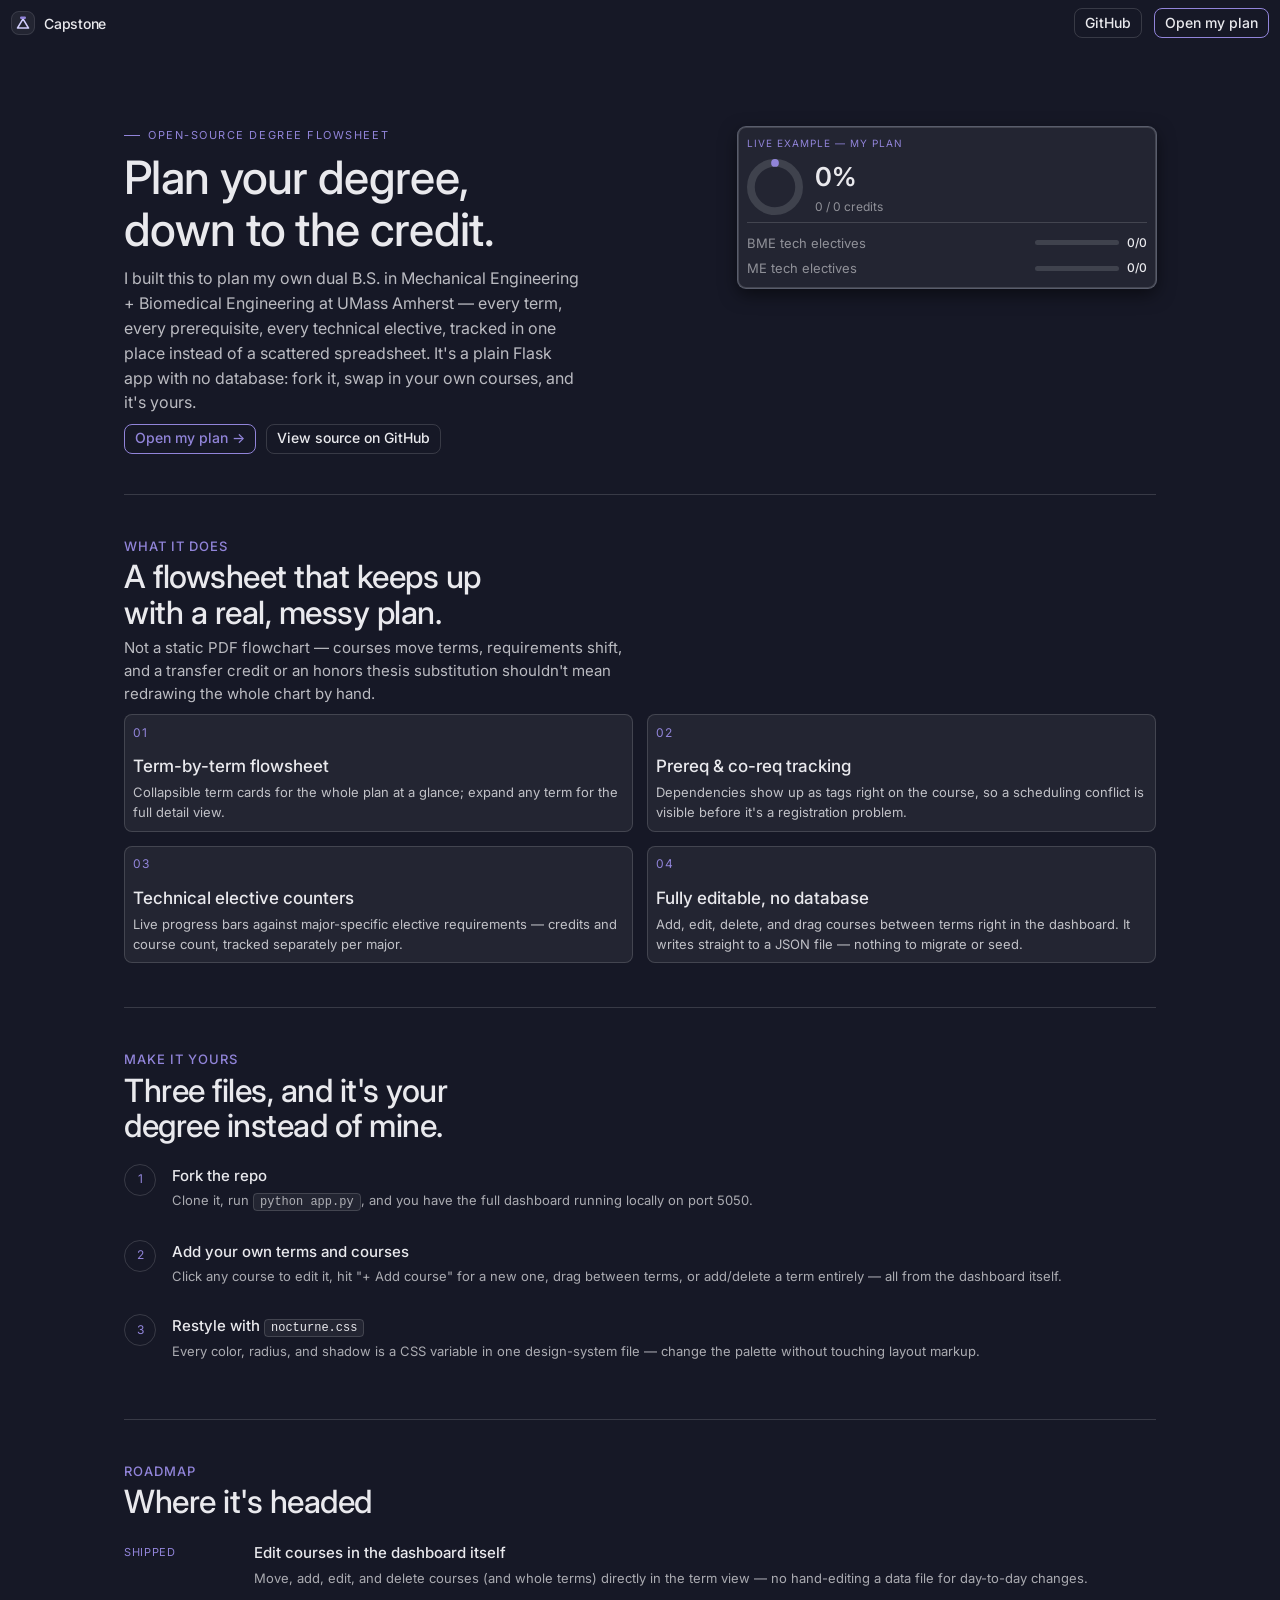
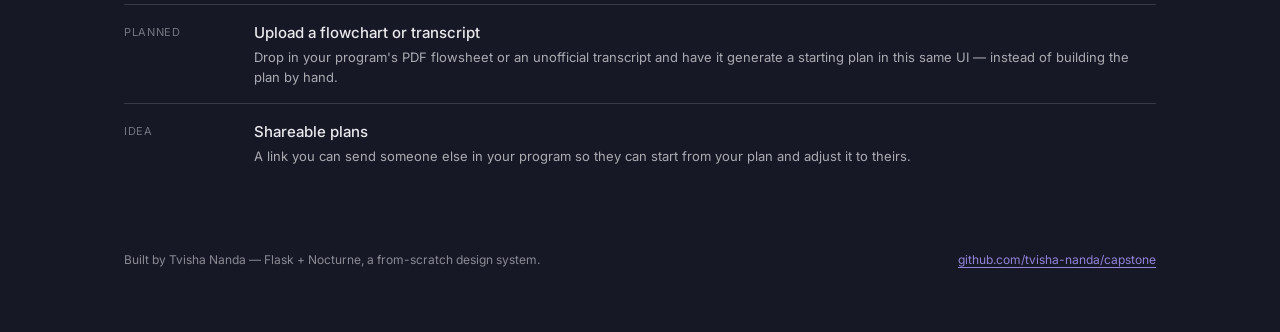
==== commit eedca664: "Make the plan fully editable: JSON-backed data layer with add/edit/delete/drag-drop courses and term" ====
--- a/static/index.html
+++ b/static/index.html
@@ -3,7 +3,7 @@
 <head>
 <meta charset="UTF-8" />
 <meta name="viewport" content="width=device-width, initial-scale=1.0" />
-<title>Nocturne — a degree flowsheet you actually own</title>
+<title>Capstone — a degree flowsheet you actually own</title>
 <meta name="description" content="An open-source degree planner: term-by-term flowsheet, prereq/coreq tracking, and elective counters, built for a UMass BME + ME dual degree and forkable for any curriculum." />
 <link rel="stylesheet" href="nocturne.css" />
 <style>
@@ -112,7 +112,7 @@
         <path d="M7 18.5 L13 8.5 L19 18.5 Z" fill="none" stroke="var(--color-accent-300)" stroke-width="1.7" stroke-linejoin="round" stroke-linecap="round"></path>
         <rect x="9.8" y="6" width="6.4" height="2.6" rx="1.1" fill="var(--color-accent)"></rect>
       </svg>
-      <span style="letter-spacing:-0.02em;font-family:var(--font-heading);font-weight:500">Nocturne</span>
+      <span style="letter-spacing:-0.02em;font-family:var(--font-heading);font-weight:500">Capstone</span>
     </a>
     <a href="https://github.com/tvisha-nanda/capstone" target="_blank" rel="noopener" class="btn btn-secondary" style="margin-left:auto">GitHub</a>
     <a href="/plan" class="btn btn-primary">Open my plan</a>
@@ -193,8 +193,8 @@
         </div>
         <div class="card feature-card">
           <div class="feature-num">04</div>
-          <div class="card-title">One file, no database</div>
-          <p class="card-body">The whole plan is a Python list in <code>plan_data.py</code>. Edit courses, credits, and flags directly — nothing to migrate or seed.</p>
+          <div class="card-title">Fully editable, no database</div>
+          <p class="card-body">Add, edit, delete, and drag courses between terms right in the dashboard. It writes straight to a JSON file — nothing to migrate or seed.</p>
         </div>
       </div>
     </section>
@@ -213,8 +213,8 @@
         <div class="step">
           <div class="step-index">2</div>
           <div>
-            <div class="roadmap-title">Edit <code>plan_data.py</code></div>
-            <div class="roadmap-desc">Swap in your own terms and courses — code, title, credits, prereqs, elective tags. The dashboard renders straight from this file.</div>
+            <div class="roadmap-title">Add your own terms and courses</div>
+            <div class="roadmap-desc">Click any course to edit it, hit "+ Add course" for a new one, drag between terms, or add/delete a term entirely — all from the dashboard itself.</div>
           </div>
         </div>
         <div class="step">
@@ -232,17 +232,17 @@
       <h2>Where it's headed</h2>
       <div class="roadmap-list">
         <div class="roadmap-item">
-          <div class="roadmap-status building">In progress</div>
+          <div class="roadmap-status building">Shipped</div>
           <div>
             <div class="roadmap-title">Edit courses in the dashboard itself</div>
-            <div class="roadmap-desc">Move, add, and adjust courses directly in the term view — no more hand-editing <code>plan_data.py</code> for day-to-day changes.</div>
+            <div class="roadmap-desc">Move, add, edit, and delete courses (and whole terms) directly in the term view — no hand-editing a data file for day-to-day changes.</div>
           </div>
         </div>
         <div class="roadmap-item">
           <div class="roadmap-status idea">Planned</div>
           <div>
             <div class="roadmap-title">Upload a flowchart or transcript</div>
-            <div class="roadmap-desc">Drop in your program's PDF flowsheet or an unofficial transcript and have it generate a starting plan in this same UI — instead of building <code>plan_data.py</code> by hand.</div>
+            <div class="roadmap-desc">Drop in your program's PDF flowsheet or an unofficial transcript and have it generate a starting plan in this same UI — instead of building the plan by hand.</div>
           </div>
         </div>
         <div class="roadmap-item">
